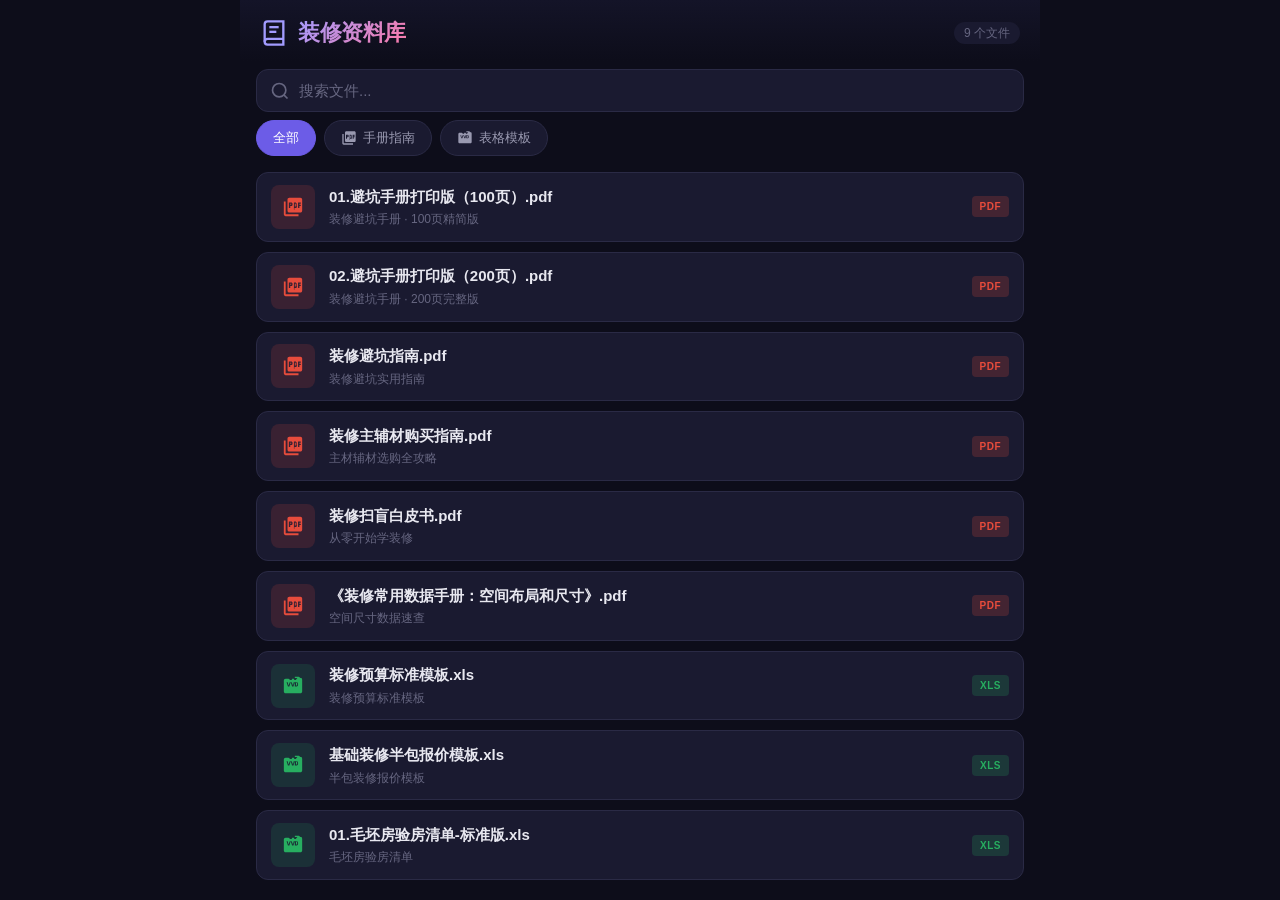
==== index.html @ 759ed285 "feat: 装修资料库 - 沉浸式翻书阅读器，支持PDF翻页和Excel表格查看" ====
<!DOCTYPE html>
<html lang="zh-CN">
<head>
  <meta charset="UTF-8">
  <meta name="viewport" content="width=device-width, initial-scale=1.0, maximum-scale=1.0, user-scalable=no">
  <meta name="theme-color" content="#1a1a2e">
  <meta name="apple-mobile-web-app-capable" content="yes">
  <meta name="apple-mobile-web-app-status-bar-style" content="black-translucent">
  <title>装修资料库 - 沉浸式阅读</title>
  <link rel="manifest" href="manifest.json">
  <link rel="stylesheet" href="css/style.css">
</head>
<body>
  <div class="app-container">
    <!-- 顶部导航 -->
    <header class="header">
      <div class="header-inner">
        <div class="logo">
          <svg width="28" height="28" viewBox="0 0 24 24" fill="none" stroke="currentColor" stroke-width="2">
            <path d="M4 19.5A2.5 2.5 0 0 1 6.5 17H20"/>
            <path d="M6.5 2H20v20H6.5A2.5 2.5 0 0 1 4 19.5v-15A2.5 2.5 0 0 1 6.5 2z"/>
            <line x1="8" y1="7" x2="16" y2="7"/>
            <line x1="8" y1="11" x2="14" y2="11"/>
          </svg>
        </div>
        <h1>装修资料库</h1>
        <span class="file-count" id="fileCount"></span>
      </div>
    </header>

    <!-- 搜索栏 -->
    <div class="search-bar">
      <svg class="search-icon" width="20" height="20" viewBox="0 0 24 24" fill="none" stroke="currentColor" stroke-width="2">
        <circle cx="11" cy="11" r="8"/>
        <line x1="21" y1="21" x2="16.65" y2="16.65"/>
      </svg>
      <input type="text" id="searchInput" placeholder="搜索文件..." autocomplete="off">
    </div>

    <!-- 分类标签 -->
    <div class="filter-tabs" id="filterTabs">
      <button class="filter-tab active" data-type="all">全部</button>
      <button class="filter-tab" data-type="pdf">
        <svg width="16" height="16" viewBox="0 0 24 24" fill="currentColor"><path d="M20 2H8c-1.1 0-2 .9-2 2v12c0 1.1.9 2 2 2h12c1.1 0 2-.9 2-2V4c0-1.1-.9-2-2-2zm-8.5 7.5c0 .83-.67 1.5-1.5 1.5H9v2H7.5V7H10c.83 0 1.5.67 1.5 1.5v1zm5 2c0 .83-.67 1.5-1.5 1.5h-1.5v2H13V7h1.5c.83 0 1.5.67 1.5 1.5v3zm4-3H19v1h1.5V11H19v2h-1.5V7h3v1.5zM9 9.5h1v-1H9v1zM4 6H2v14c0 1.1.9 2 2 2h14v-2H4V6zm10 5.5h1v-3h-1v3z"/></svg>
        手册指南
      </button>
      <button class="filter-tab" data-type="xls">
        <svg width="16" height="16" viewBox="0 0 24 24" fill="currentColor"><path d="M21.17 3.25c.52.52.83 1.24.83 2.01V18c0 1.1-.9 2-2 2H4c-1.1 0-2-.9-2-2V6c0-1.1.9-2 2-2h3.18L9 5.5h1.5l.65-1.5h1.7l.65 1.5H15l1.76-2.25H14V2h4.25l1.92 1.25zM6.5 12.5H8L9.5 8 11 12.5h1.5L14 8h-1.25l-.75 3.5L10.5 8H8.5L7 11.5 6.25 8H5l1.5 4.5zM16 8h-2v4.5h2c.83 0 1.5-.67 1.5-1.5v-1.5c0-.83-.67-1.5-1.5-1.5zm.5 3c0 .28-.22.5-.5.5h-.75V8.5H16c.28 0 .5.22.5.5v2z"/></svg>
        表格模板
      </button>
    </div>

    <!-- 文件列表 -->
    <main class="bookshelf" id="bookshelf">
      <!-- JS 动态填充 -->
    </main>

    <!-- 空状态 -->
    <div class="empty-state" id="emptyState" style="display:none">
      <svg width="64" height="64" viewBox="0 0 24 24" fill="none" stroke="currentColor" stroke-width="1.5">
        <path d="M13 2H6a2 2 0 0 0-2 2v16a2 2 0 0 0 2 2h12a2 2 0 0 0 2-2V9z"/>
        <polyline points="13 2 13 9 20 9"/>
      </svg>
      <p>没有找到匹配的文件</p>
    </div>
  </div>

  <!-- 底部提示 -->
  <div class="install-prompt" id="installPrompt" style="display:none">
    <span>添加到桌面，随时随地翻阅</span>
    <button id="installBtn">添加</button>
    <button id="dismissBtn" class="dismiss">&times;</button>
  </div>

  <script src="js/app.js"></script>
</body>
</html>
---- css/style.css ----
/* ============================================
   装修资料库 - 沉浸式阅读器 样式
   ============================================ */

/* --- CSS Variables --- */
:root {
  --bg-primary: #0d0d1a;
  --bg-secondary: #141428;
  --bg-card: #1a1a30;
  --bg-card-hover: #222240;
  --text-primary: #e8e8f0;
  --text-secondary: #9999b0;
  --text-muted: #666680;
  --accent: #6c5ce7;
  --accent-light: #a29bfe;
  --accent-glow: rgba(108, 92, 231, 0.3);
  --pdf-color: #e74c3c;
  --xls-color: #27ae60;
  --border: #2a2a45;
  --shadow: 0 4px 24px rgba(0,0,0,0.5);
  --radius: 12px;
  --radius-sm: 8px;
  --font: -apple-system, BlinkMacSystemFont, "Segoe UI", "PingFang SC", "Hiragino Sans GB", "Microsoft YaHei", sans-serif;
}

/* --- Reset --- */
*, *::before, *::after {
  box-sizing: border-box;
  margin: 0;
  padding: 0;
}

html, body {
  height: 100%;
  overflow: hidden;
  -webkit-overflow-scrolling: touch;
  -webkit-tap-highlight-color: transparent;
  -webkit-user-select: none;
  user-select: none;
}

body {
  font-family: var(--font);
  background: var(--bg-primary);
  color: var(--text-primary);
  line-height: 1.5;
}

/* ============================================
   首页 - 书架
   ============================================ */

.app-container {
  max-width: 800px;
  margin: 0 auto;
  height: 100vh;
  height: 100dvh;
  display: flex;
  flex-direction: column;
  overflow: hidden;
}

/* Header */
.header {
  padding: 16px 20px 12px;
  background: linear-gradient(180deg, var(--bg-secondary) 0%, var(--bg-primary) 100%);
  position: sticky;
  top: 0;
  z-index: 10;
  backdrop-filter: blur(12px);
}

.header-inner {
  display: flex;
  align-items: center;
  gap: 10px;
}

.logo {
  color: var(--accent-light);
  display: flex;
  align-items: center;
}

.header h1 {
  font-size: 22px;
  font-weight: 700;
  letter-spacing: -0.5px;
  background: linear-gradient(135deg, var(--accent-light), #fd79a8);
  -webkit-background-clip: text;
  -webkit-text-fill-color: transparent;
  background-clip: text;
}

.file-count {
  font-size: 12px;
  color: var(--text-muted);
  background: var(--bg-card);
  padding: 2px 10px;
  border-radius: 20px;
  margin-left: auto;
}

/* Search */
.search-bar {
  margin: 8px 16px;
  position: relative;
  display: flex;
  align-items: center;
}

.search-icon {
  position: absolute;
  left: 14px;
  color: var(--text-muted);
  pointer-events: none;
}

.search-bar input {
  width: 100%;
  padding: 12px 16px 12px 42px;
  border: 1px solid var(--border);
  border-radius: var(--radius);
  background: var(--bg-card);
  color: var(--text-primary);
  font-size: 15px;
  outline: none;
  transition: border-color 0.2s, box-shadow 0.2s;
  font-family: var(--font);
}

.search-bar input:focus {
  border-color: var(--accent);
  box-shadow: 0 0 0 3px var(--accent-glow);
}

.search-bar input::placeholder {
  color: var(--text-muted);
}

/* Filter Tabs */
.filter-tabs {
  display: flex;
  gap: 8px;
  padding: 0 16px 12px;
  overflow-x: auto;
  -webkit-overflow-scrolling: touch;
  scrollbar-width: none;
}

.filter-tabs::-webkit-scrollbar { display: none; }

.filter-tab {
  display: flex;
  align-items: center;
  gap: 6px;
  padding: 8px 16px;
  border: 1px solid var(--border);
  border-radius: 20px;
  background: var(--bg-card);
  color: var(--text-secondary);
  font-size: 13px;
  cursor: pointer;
  white-space: nowrap;
  transition: all 0.2s;
  font-family: var(--font);
}

.filter-tab.active {
  background: var(--accent);
  border-color: var(--accent);
  color: #fff;
}

.filter-tab svg { flex-shrink: 0; }

/* Bookshelf */
.bookshelf {
  flex: 1;
  overflow-y: auto;
  padding: 4px 16px 20px;
  display: flex;
  flex-direction: column;
  gap: 10px;
}

/* File Card */
.file-card {
  display: flex;
  align-items: center;
  gap: 14px;
  padding: 14px;
  background: var(--bg-card);
  border: 1px solid var(--border);
  border-radius: var(--radius);
  cursor: pointer;
  transition: all 0.2s;
  position: relative;
  overflow: hidden;
}

.file-card:active {
  transform: scale(0.98);
  background: var(--bg-card-hover);
}

.file-card .card-icon {
  width: 44px;
  height: 44px;
  border-radius: var(--radius-sm);
  display: flex;
  align-items: center;
  justify-content: center;
  flex-shrink: 0;
  font-size: 20px;
}

.card-icon.pdf {
  background: rgba(231, 76, 60, 0.15);
  color: var(--pdf-color);
}

.card-icon.xls {
  background: rgba(39, 174, 96, 0.15);
  color: var(--xls-color);
}

.card-info {
  flex: 1;
  min-width: 0;
}

.card-info .card-name {
  font-size: 15px;
  font-weight: 600;
  color: var(--text-primary);
  white-space: nowrap;
  overflow: hidden;
  text-overflow: ellipsis;
  margin-bottom: 2px;
}

.card-info .card-meta {
  font-size: 12px;
  color: var(--text-muted);
}

.card-badge {
  font-size: 10px;
  font-weight: 700;
  padding: 3px 8px;
  border-radius: 4px;
  text-transform: uppercase;
  letter-spacing: 0.5px;
}

.card-badge.pdf {
  background: rgba(231, 76, 60, 0.2);
  color: var(--pdf-color);
}

.card-badge.xls {
  background: rgba(39, 174, 96, 0.2);
  color: var(--xls-color);
}

/* Empty State */
.empty-state {
  flex: 1;
  display: flex;
  flex-direction: column;
  align-items: center;
  justify-content: center;
  color: var(--text-muted);
  gap: 12px;
}

.empty-state p {
  font-size: 15px;
}

/* Install Prompt */
.install-prompt {
  position: fixed;
  bottom: 20px;
  left: 16px;
  right: 16px;
  background: var(--bg-card);
  border: 1px solid var(--accent);
  border-radius: var(--radius);
  padding: 14px 16px;
  display: flex;
  align-items: center;
  gap: 10px;
  z-index: 100;
  box-shadow: var(--shadow);
  animation: slideUp 0.3s ease;
}

@keyframes slideUp {
  from { transform: translateY(20px); opacity: 0; }
  to { transform: translateY(0); opacity: 1; }
}

.install-prompt span {
  flex: 1;
  font-size: 14px;
  color: var(--text-primary);
}

.install-prompt button {
  padding: 8px 18px;
  border: none;
  border-radius: 20px;
  font-size: 13px;
  font-weight: 600;
  cursor: pointer;
  font-family: var(--font);
}

#installBtn {
  background: var(--accent);
  color: #fff;
}

.dismiss {
  background: transparent;
  color: var(--text-muted);
  font-size: 18px;
  padding: 4px 8px;
}

/* ============================================
   阅读器页
   ============================================ */

.viewer-page {
  background: #000;
}

.viewer-container {
  height: 100vh;
  height: 100dvh;
  display: flex;
  flex-direction: column;
  overflow: hidden;
}

/* Toolbar */
.viewer-toolbar {
  display: flex;
  align-items: center;
  gap: 8px;
  padding: 8px 12px;
  background: rgba(20, 20, 40, 0.95);
  backdrop-filter: blur(12px);
  z-index: 20;
  flex-shrink: 0;
  border-bottom: 1px solid rgba(255,255,255,0.05);
}

.viewer-toolbar.hidden {
  transform: translateY(-100%);
}

.toolbar-btn {
  width: 36px;
  height: 36px;
  border: none;
  border-radius: 50%;
  background: transparent;
  color: var(--text-secondary);
  display: flex;
  align-items: center;
  justify-content: center;
  cursor: pointer;
  transition: all 0.15s;
}

.toolbar-btn:active {
  background: rgba(255,255,255,0.1);
  color: #fff;
}

.toolbar-title {
  flex: 1;
  font-size: 14px;
  font-weight: 600;
  color: var(--text-primary);
  white-space: nowrap;
  overflow: hidden;
  text-overflow: ellipsis;
  text-align: center;
}

.toolbar-actions {
  display: flex;
  align-items: center;
  gap: 4px;
}

.zoom-level {
  font-size: 12px;
  color: var(--text-muted);
  min-width: 40px;
  text-align: center;
}

/* Loading */
.loading-overlay {
  position: absolute;
  inset: 0;
  display: flex;
  flex-direction: column;
  align-items: center;
  justify-content: center;
  gap: 16px;
  background: var(--bg-primary);
  z-index: 30;
  transition: opacity 0.3s;
}

.loading-overlay.hidden {
  opacity: 0;
  pointer-events: none;
}

.spinner {
  width: 36px;
  height: 36px;
  border: 3px solid var(--border);
  border-top-color: var(--accent);
  border-radius: 50%;
  animation: spin 0.8s linear infinite;
}

@keyframes spin { to { transform: rotate(360deg); } }

#loadingText {
  font-size: 14px;
  color: var(--text-secondary);
}

.progress-bar {
  width: 200px;
  height: 3px;
  background: var(--border);
  border-radius: 2px;
  overflow: hidden;
}

.progress-fill {
  height: 100%;
  background: var(--accent);
  border-radius: 2px;
  transition: width 0.3s;
  width: 0%;
}

/* Flipbook Area */
.flipbook-area {
  flex: 1;
  position: relative;
  overflow: hidden;
  background: #0a0a14;
  display: flex;
  align-items: center;
  justify-content: center;
}

/* Book Container */
.book-container {
  display: flex;
  align-items: center;
  justify-content: center;
  width: 100%;
  height: 100%;
  padding: 16px;
  gap: 0;
  perspective: 2000px;
}

/* Page */
.page {
  display: flex;
  align-items: center;
  justify-content: center;
  background: #fff;
  box-shadow: 0 2px 20px rgba(0,0,0,0.5);
  border-radius: 2px 2px 2px 2px;
  overflow: hidden;
  transition: transform 0.35s cubic-bezier(0.4, 0, 0.2, 1);
}

.page-left {
  border-radius: 4px 0 0 4px;
  margin-right: -1px;
  transform-origin: right center;
}

.page-right {
  border-radius: 0 4px 4px 0;
  margin-left: -1px;
  transform-origin: left center;
}

.page canvas {
  width: 100%;
  height: 100%;
  object-fit: contain;
}

/* Page Flip Animation */
.page.flipping-left {
  animation: flipLeft 0.35s cubic-bezier(0.4, 0, 0.2, 1) forwards;
}

.page.flipping-right {
  animation: flipRight 0.35s cubic-bezier(0.4, 0, 0.2, 1) forwards;
}

@keyframes flipLeft {
  0% { transform: rotateY(0); }
  50% { box-shadow: -10px 0 30px rgba(0,0,0,0.6); }
  100% { transform: rotateY(-90deg); }
}

@keyframes flipRight {
  0% { transform: rotateY(0); }
  50% { box-shadow: 10px 0 30px rgba(0,0,0,0.6); }
  100% { transform: rotateY(90deg); }
}

/* Touch Zones */
.touch-zone {
  position: absolute;
  top: 0;
  bottom: 0;
  width: 35%;
  z-index: 10;
  cursor: pointer;
}

.touch-left { left: 0; }
.touch-right { right: 0; }

/* Flip Buttons */
.flip-btn {
  position: absolute;
  top: 50%;
  transform: translateY(-50%);
  width: 40px;
  height: 40px;
  border: none;
  border-radius: 50%;
  background: rgba(255,255,255,0.08);
  color: rgba(255,255,255,0.6);
  display: flex;
  align-items: center;
  justify-content: center;
  cursor: pointer;
  z-index: 15;
  backdrop-filter: blur(8px);
  transition: all 0.15s;
  opacity: 0;
}

.book-container:hover .flip-btn,
.book-container:active .flip-btn {
  opacity: 1;
}

.flip-btn:active {
  background: rgba(255,255,255,0.2);
  color: #fff;
}

.flip-prev { left: 12px; }
.flip-next { right: 12px; }

/* Single Page Mode */
.single-page-container {
  display: none;
  width: 100%;
  height: 100%;
  align-items: center;
  justify-content: center;
  position: relative;
}

.single-page-container canvas {
  width: 100%;
  height: 100%;
  object-fit: contain;
}

.single-page-container .touch-zone {
  position: absolute;
  top: 0;
  bottom: 0;
  width: 40%;
  z-index: 10;
}

@media (max-width: 640px) or (orientation: portrait) {
  .book-container { display: none; }
  .single-page-container { display: flex; }
}

@media (min-width: 641px) and (orientation: landscape) {
  .book-container { display: flex; }
  .single-page-container { display: none; }
}

/* Excel Area */
.excel-area {
  flex: 1;
  display: flex;
  flex-direction: column;
  overflow: hidden;
  background: var(--bg-primary);
}

.excel-toolbar {
  display: flex;
  gap: 4px;
  padding: 8px 12px;
  overflow-x: auto;
  background: var(--bg-secondary);
  flex-shrink: 0;
  -webkit-overflow-scrolling: touch;
}

.sheet-tab {
  padding: 6px 14px;
  border: 1px solid var(--border);
  border-radius: 6px 6px 0 0;
  background: transparent;
  color: var(--text-secondary);
  font-size: 12px;
  cursor: pointer;
  white-space: nowrap;
  font-family: var(--font);
  transition: all 0.15s;
}

.sheet-tab.active {
  background: var(--accent);
  color: #fff;
  border-color: var(--accent);
}

.table-wrapper {
  flex: 1;
  overflow: auto;
  -webkit-overflow-scrolling: touch;
}

#excelTable {
  border-collapse: collapse;
  width: max-content;
  min-width: 100%;
  font-size: 12px;
}

#excelTable th,
#excelTable td {
  padding: 8px 12px;
  border: 1px solid var(--border);
  text-align: left;
  white-space: nowrap;
  color: var(--text-primary);
}

#excelTable th {
  background: var(--bg-card);
  font-weight: 700;
  color: var(--accent-light);
  position: sticky;
  top: 0;
  z-index: 2;
}

#excelTable tr:nth-child(even) td {
  background: rgba(255,255,255,0.02);
}

#excelTable tr:hover td {
  background: rgba(108, 92, 231, 0.08);
}

/* Page Indicator */
.page-indicator {
  display: flex;
  align-items: center;
  justify-content: center;
  gap: 8px;
  padding: 10px 16px;
  background: rgba(20, 20, 40, 0.95);
  backdrop-filter: blur(12px);
  flex-shrink: 0;
  border-top: 1px solid rgba(255,255,255,0.05);
}

.page-indicator.hidden {
  display: none;
}

.page-nav {
  width: 32px;
  height: 32px;
  border: none;
  border-radius: 50%;
  background: transparent;
  color: var(--text-secondary);
  display: flex;
  align-items: center;
  justify-content: center;
  cursor: pointer;
}

.page-nav:active {
  background: rgba(255,255,255,0.1);
  color: #fff;
}

.page-info {
  font-size: 13px;
  color: var(--text-muted);
  min-width: 80px;
  text-align: center;
  font-variant-numeric: tabular-nums;
}

#currentPage {
  color: var(--text-primary);
  font-weight: 600;
}

.page-slider {
  flex: 1;
  max-width: 200px;
  height: 4px;
  -webkit-appearance: none;
  appearance: none;
  background: var(--border);
  border-radius: 2px;
  outline: none;
  cursor: pointer;
}

.page-slider::-webkit-slider-thumb {
  -webkit-appearance: none;
  width: 18px;
  height: 18px;
  border-radius: 50%;
  background: var(--accent);
  border: 2px solid var(--bg-primary);
  cursor: pointer;
}

/* Responsive */
@media (max-width: 480px) {
  .header { padding: 12px 14px 8px; }
  .header h1 { font-size: 20px; }
  .search-bar { margin: 6px 12px; }
  .bookshelf { padding: 2px 12px 16px; }
  .file-card { padding: 12px; }
  .card-icon { width: 40px; height: 40px; }
  .card-info .card-name { font-size: 14px; }
  
  .viewer-toolbar { padding: 6px 10px; }
  .page-indicator { padding: 8px 12px; }
  .flip-btn { opacity: 0; }
}
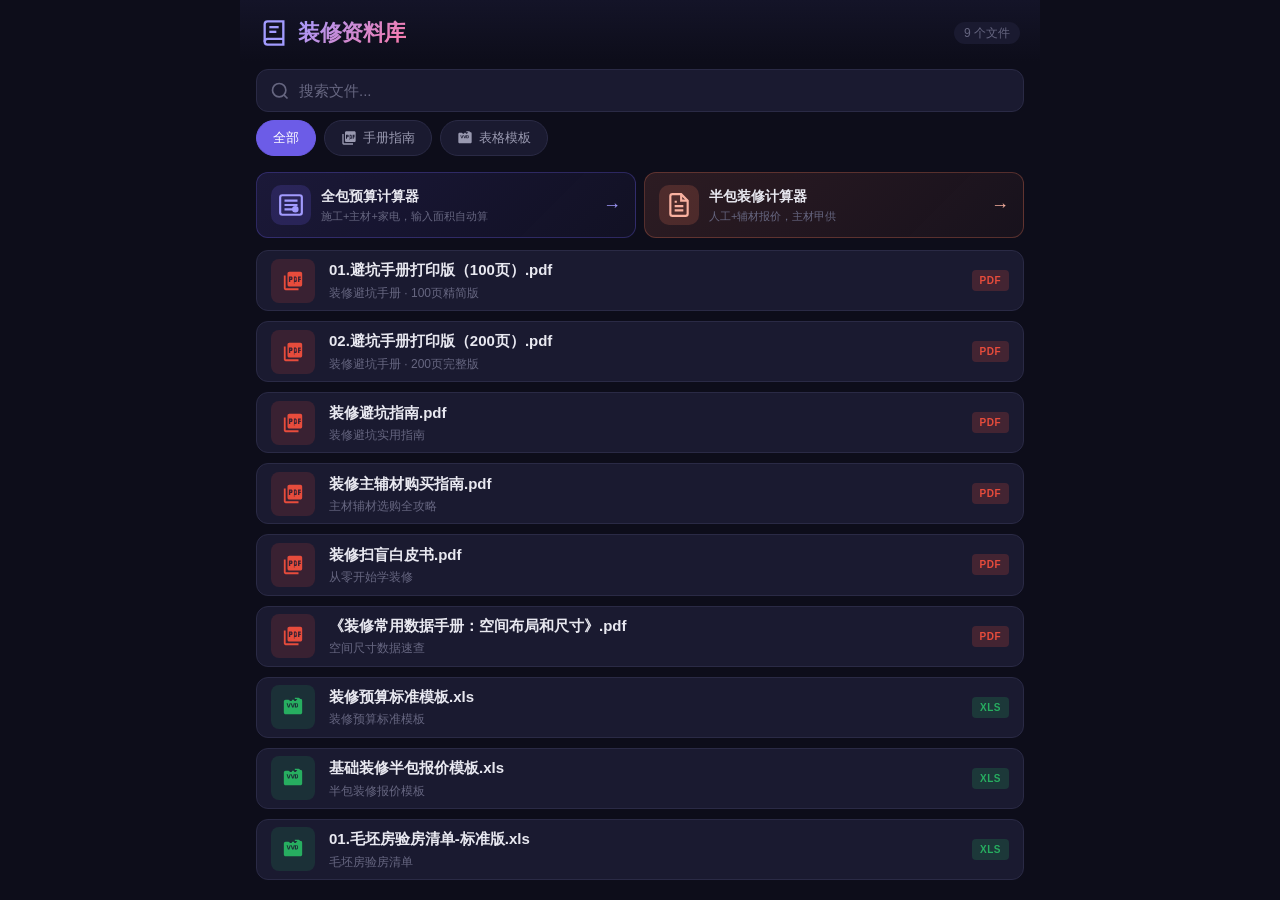
==== commit 1098b20a: "feat: 新增全包预算计算器和半包装修计算器，支持面积输入自动测算" ====
--- a/index.html
+++ b/index.html
@@ -50,6 +50,44 @@
       </button>
     </div>
 
+    <!-- 测算工具 -->
+    <div class="tools-section">
+      <div class="tools-grid">
+        <a href="calculator-budget.html" class="tool-card budget">
+          <div class="tool-icon">
+            <svg width="26" height="26" viewBox="0 0 24 24" fill="none" stroke="currentColor" stroke-width="2">
+              <rect x="2" y="3" width="20" height="18" rx="2"/>
+              <line x1="6" y1="8" x2="18" y2="8"/>
+              <line x1="6" y1="12" x2="18" y2="12"/>
+              <line x1="6" y1="16" x2="14" y2="16"/>
+              <circle cx="16" cy="16" r="2" fill="currentColor"/>
+            </svg>
+          </div>
+          <div class="tool-info">
+            <div class="tool-name">全包预算计算器</div>
+            <div class="tool-desc">施工+主材+家电，输入面积自动算</div>
+          </div>
+          <span class="tool-arrow">&rarr;</span>
+        </a>
+        <a href="calculator-halfpack.html" class="tool-card halfpack">
+          <div class="tool-icon">
+            <svg width="26" height="26" viewBox="0 0 24 24" fill="none" stroke="currentColor" stroke-width="2">
+              <path d="M14 2H6a2 2 0 0 0-2 2v16a2 2 0 0 0 2 2h12a2 2 0 0 0 2-2V8z"/>
+              <polyline points="14 2 14 8 20 8"/>
+              <line x1="16" y1="13" x2="8" y2="13"/>
+              <line x1="16" y1="17" x2="8" y2="17"/>
+              <polyline points="10 9 9 9 8 9"/>
+            </svg>
+          </div>
+          <div class="tool-info">
+            <div class="tool-name">半包装修计算器</div>
+            <div class="tool-desc">人工+辅材报价，主材甲供</div>
+          </div>
+          <span class="tool-arrow">&rarr;</span>
+        </a>
+      </div>
+    </div>
+
     <!-- 文件列表 -->
     <main class="bookshelf" id="bookshelf">
       <!-- JS 动态填充 -->
--- a/css/style.css
+++ b/css/style.css
@@ -174,6 +174,104 @@
 
 .filter-tab svg { flex-shrink: 0; }
 
+/* Tools Section */
+.tools-section {
+  padding: 4px 16px 8px;
+}
+
+.tools-grid {
+  display: grid;
+  grid-template-columns: 1fr 1fr;
+  gap: 8px;
+}
+
+@media (max-width: 480px) {
+  .tools-grid {
+    grid-template-columns: 1fr;
+  }
+}
+
+.tool-card {
+  display: flex;
+  align-items: center;
+  gap: 10px;
+  padding: 12px 14px;
+  border-radius: var(--radius);
+  cursor: pointer;
+  text-decoration: none;
+  transition: all 0.2s;
+  position: relative;
+  overflow: hidden;
+}
+
+.tool-card.budget {
+  background: linear-gradient(135deg, rgba(108,92,231,0.15), rgba(108,92,231,0.05));
+  border: 1px solid rgba(108,92,231,0.3);
+}
+
+.tool-card.halfpack {
+  background: linear-gradient(135deg, rgba(225,112,85,0.15), rgba(225,112,85,0.05));
+  border: 1px solid rgba(225,112,85,0.3);
+}
+
+.tool-card:active {
+  transform: scale(0.98);
+}
+
+.tool-card.budget:active {
+  background: rgba(108,92,231,0.25);
+}
+
+.tool-card.halfpack:active {
+  background: rgba(225,112,85,0.25);
+}
+
+.tool-icon {
+  width: 40px;
+  height: 40px;
+  border-radius: 10px;
+  display: flex;
+  align-items: center;
+  justify-content: center;
+  flex-shrink: 0;
+}
+
+.tool-card.budget .tool-icon {
+  background: rgba(108,92,231,0.2);
+  color: var(--accent-light);
+}
+
+.tool-card.halfpack .tool-icon {
+  background: rgba(225,112,85,0.2);
+  color: #fab1a0;
+}
+
+.tool-info { flex: 1; min-width: 0; }
+
+.tool-name {
+  font-size: 14px;
+  font-weight: 600;
+  color: var(--text-primary);
+  margin-bottom: 1px;
+}
+
+.tool-desc {
+  font-size: 11px;
+  color: var(--text-muted);
+  white-space: nowrap;
+  overflow: hidden;
+  text-overflow: ellipsis;
+}
+
+.tool-arrow {
+  font-size: 18px;
+  color: var(--text-muted);
+  flex-shrink: 0;
+}
+
+.tool-card.budget .tool-arrow { color: var(--accent-light); }
+.tool-card.halfpack .tool-arrow { color: #fab1a0; }
+
 /* Bookshelf */
 .bookshelf {
   flex: 1;
